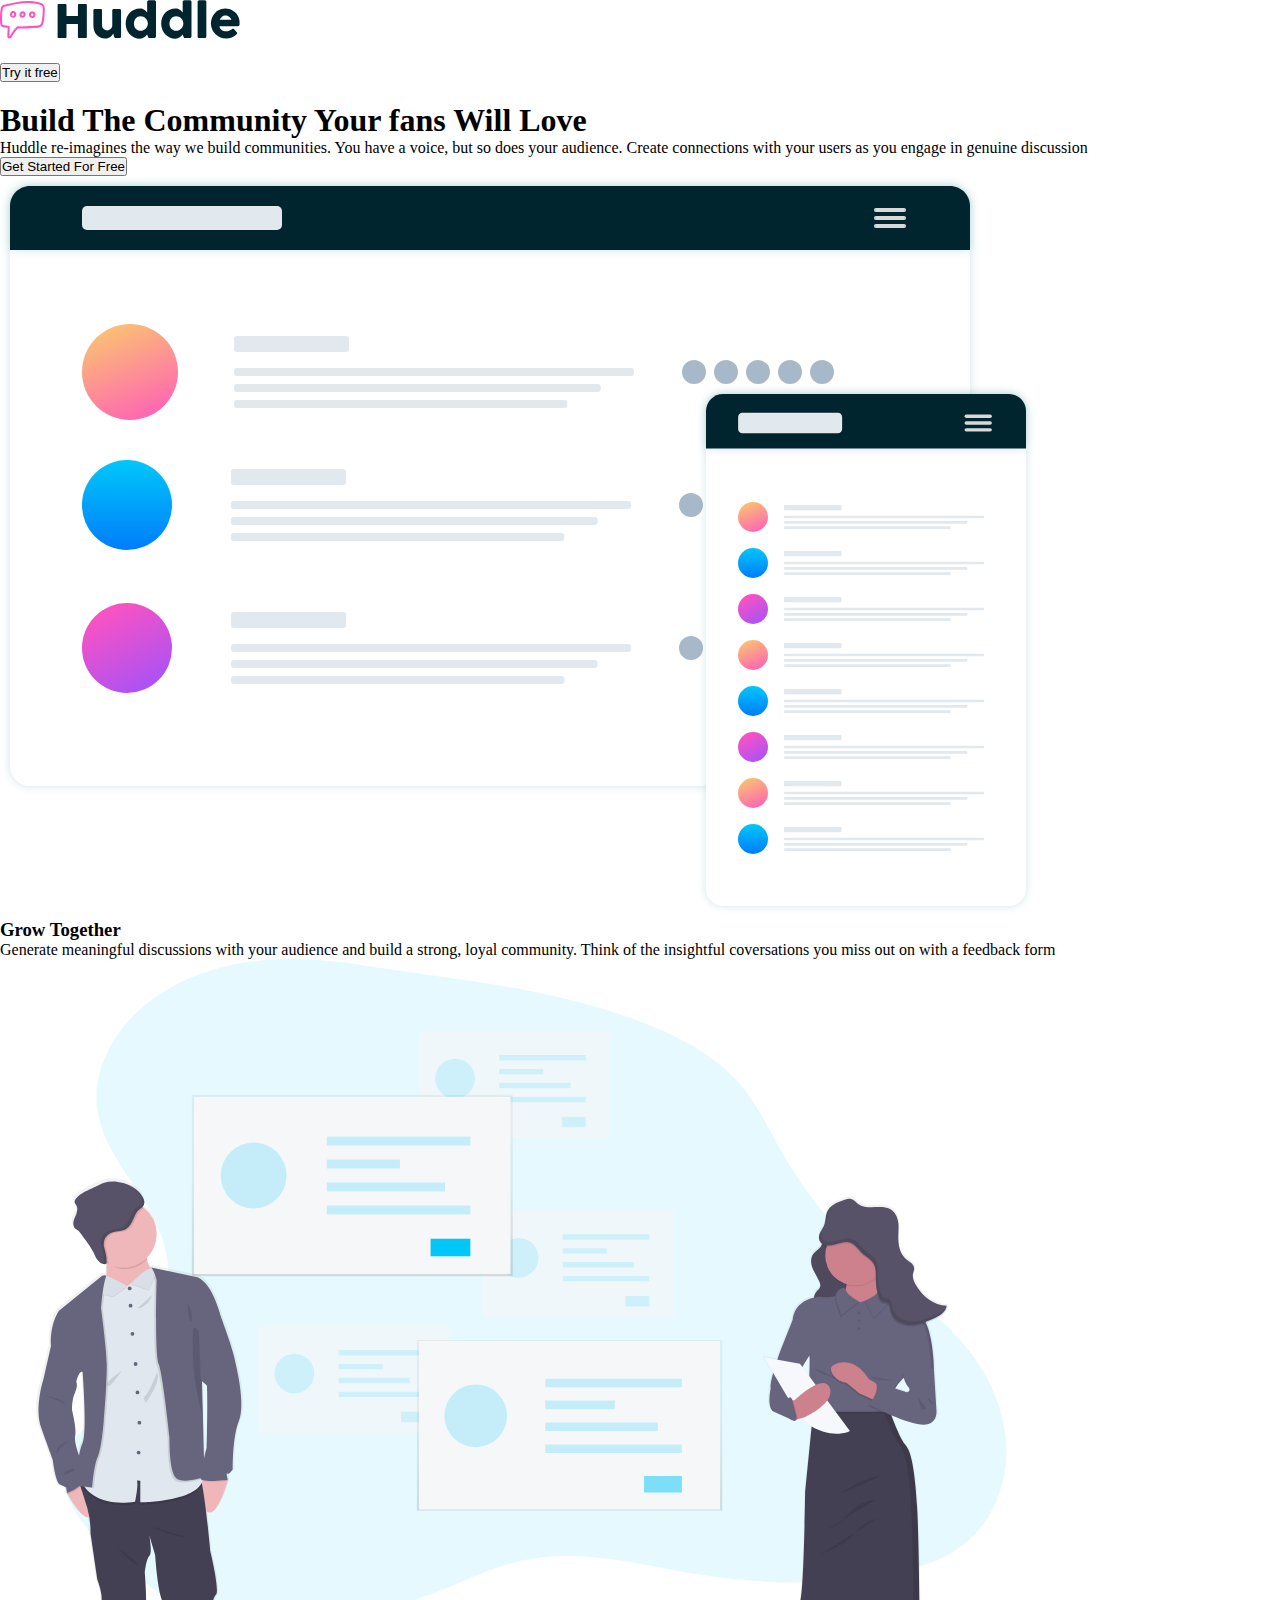
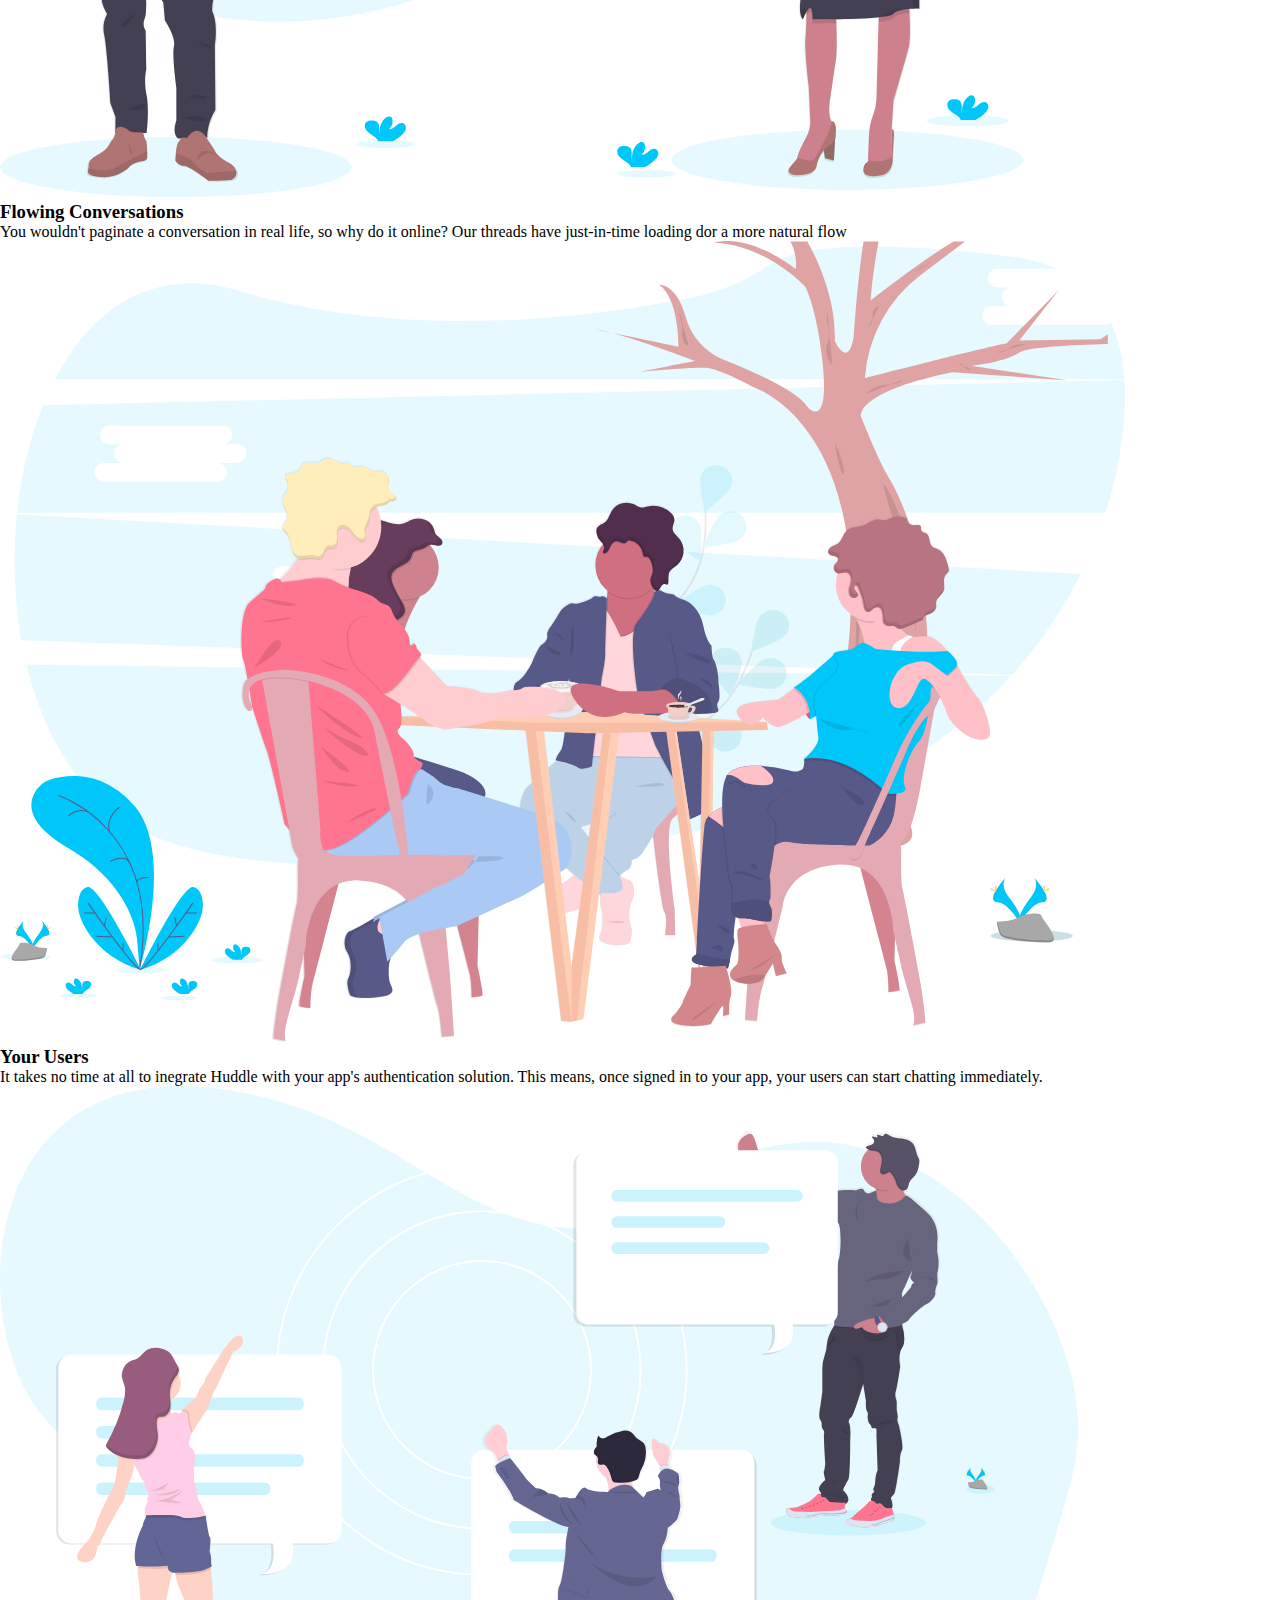
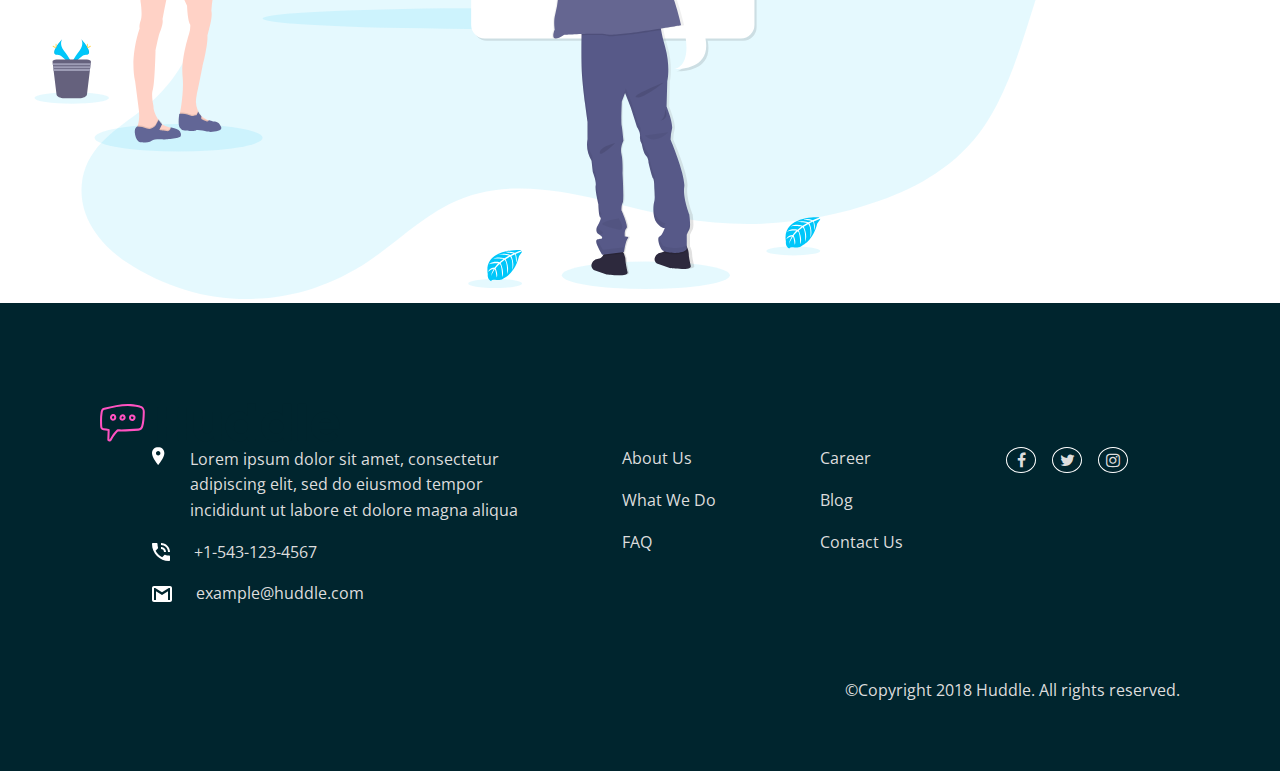
==== index.html @ b9f78f23 "renamed to index" ====
<!DOCTYPE html>
<html lang="en">
  <head>
    <meta charset="UTF-8" />
    <meta http-equiv="X-UA-Compatible" content="IE=edge" />
    <meta name="viewport" content="width=device-width, initial-scale=1.0" />
    <title>Document</title>
    <link rel="stylesheet" href="https://cdnjs.cloudflare.com/ajax/libs/font-awesome/4.7.0/css/font-awesome.min.css">
    <link rel="stylesheet" href="style.css" />
    

  <body>
    <header>
      <section>
        <nav>
          <ul>
            <li><img src="./images/logo.svg" alt="Huddle logo" /></li>
            <li><button>Try it free</button></li>
          </ul>
        </nav>
        <div>
          <div>
            <h1>Build The Community Your fans Will Love</h1>
            <p>
              Huddle re-imagines the way we build communities. You have a voice,
              but so does your audience. Create connections with your users as
              you engage in genuine discussion
            </p>
            <button>Get Started For Free</button>
          </div>
          <div>
            <img
              src="./images/illustration-mockups.svg"
              alt="illustration-mockups"
            />
          </div>
        </div>
      </section>
    </header>
    <main>
      <div>
        <div>
          <h3>Grow Together</h3>
          <p>
            Generate meaningful discussions with your audience and build a
            strong, loyal community. Think of the insightful coversations you
            miss out on with a feedback form
          </p>
        </div>
        <div>
          <img
            src="./images/illustration-grow-together.svg"
            alt="illustration-grow-together"
          />
        </div>
      </div>

      <div>
        <div>
          <h3>Flowing Conversations</h3>
          <p>
            You wouldn't paginate a conversation in real life, so why do it
            online? Our threads have just-in-time loading dor a more natural
            flow
          </p>
        </div>
        <div>
          <img
            src="./images/illustration-flowing-conversation.svg"
            alt="illustration-flowing-conversation"
          />
        </div>
      </div>

      <div>
        <div>
          <h3>Your Users</h3>
          <p>
            It takes no time at all to inegrate Huddle with your app's
            authentication solution. This means, once signed in to your app,
            your users can start chatting immediately.
          </p>
        </div>
        <div>
          <img
            src="./images/illustration-your-users.svg"
            alt="illustration-your-usersflowing"
          />
        </div>
      </div>
    </main>

    <footer>
      <div class="container">
        <img src="/images/logo.svg" alt="" class="footer_logo" fill="white" />
        <div class="row">
          <div class="col">
            <div class="col col1">
              <img src="/images/icon-location.svg" alt="" class="icon1" />
              <p>
                Lorem ipsum dolor sit amet, consectetur <br />
                adipiscing elit, sed do eiusmod tempor <br />
                incididunt ut labore et dolore magna aliqua
              </p>
            </div>

            <div class="col col1">
              <img src="/images/icon-phone.svg" alt="" class="icon" />
              <p>+1-543-123-4567</p>
            </div>

            <div class="col col1">
              <img src="/images/icon-email.svg" alt="" class="icon" />
              <p>example@huddle.com</p>
            </div>
          </div>

          <div class="col">
            <ul>
              <li><a href="#">About Us</a></li>
              <li><a href="#">What We Do</a></li>
              <li><a href="#">FAQ</a></li>
            </ul>
          </div>

          <div class="col">
            <ul>
              <li><a href="#">Career</a></li>
              <li><a href="#">Blog</a></li>
              <li><a href="#">Contact Us</a></li>
            </ul>
          </div>

          <div class="col social-icon">
            <a href="#" class="fa fa-facebook"></a>
            <a href="#" class="fa fa-twitter"></a>
            <a href="#" class="fa fa-instagram"></a>
          </div>
        </div>
      </div>

      <p class="copy">&copy;Copyright 2018 Huddle. All rights reserved.</p>
    </footer>
  </body>
</html>
---- style.css ----
@import url('https://fonts.googleapis.com/css2?family=Open+Sans:wght@400;700&family=Poppins:wght@600&display=swap');

*{
    margin: 0;
    padding: 0;
    box-sizing: border-box;
}
body{
    /* font-family: 'Open Sans', sans-serif;
font-family: 'Poppins', sans-serif */
}
footer{
    background-color: hsl(192, 100%, 9%);
    padding: 100px 100px 70px 100px;
    
    color: rgb(221, 221, 221);
    font-family: 'Open Sans', sans-serif;
}
/* .row{
    width: 85%;
    margin: auto;
    display: flex;
    flex-wrap: wrap;
    align-items: flex-start;
    justify-content: space-between;
} */
/* footer p {
    color: rgb(221, 221, 221);
    font-size: 1.5rem;
  }
  
  .footer__logo {
    fill: white;
    margin-bottom: 2rem;
  } */

/* .info {
    display: flex;
    justify-content: space-between;
  }
  .info .row {
    display: flex;
    flex-direction: column;
    gap: 1.5rem;
  }
  .info .row a {
    color: rgb(221, 221, 221);
    font-weight: 400;
    font-size: 1.5rem;
    transition: all 0.3s;
  }
  .info .row a:hover,
  .info .row a:active {
    text-decoration: underline;
  }
  .info__row {
    display: flex;
    align-items: center;
    margin-bottom: 1.5rem;
  }
  .info__row--1 {
    display: flex;
    align-items: start;
  }
  .info__row .icon {
    width: 1.6rem;
    height: 1.8rem;
    margin-right: 1rem;
  } */

  .row{
    display: flex;
    justify-content: space-around;
    margin: auto;
    align-items: flex-start;
  

}

ul li{
    list-style: none;
    margin-bottom: 20px;
}

ul li a{
    text-decoration: none;
    color: rgb(221, 221, 221);
}
.social-icon{
     display: flex; 
    justify-content: center; 
     align-items: flex-start; 
    gap: 1rem;
}
.social-icon a{
    border: 1px solid white;
    /* border-radius: 50%; */
    color: rgb(221, 221, 221);
    text-decoration: none;
    
    /* font-size: 18px; */
    padding: 4px;
  width: 30px;
  text-align: center;
  text-decoration: none;
  border-radius: 50%;
}

.col1{
    display: flex;
    align-items: flex-start;
    margin-bottom: 1rem;
    padding-top: 0px;
}
.col1 .icon{
    margin-right: 1.5rem;
    align-self: center;
}
.col1 .icon1{
    margin-right: 1.6rem;

    
}

.col p{
    line-height: 1.6em;
}
.copy{
    margin-top: 3.5em;
    text-align: right;
}
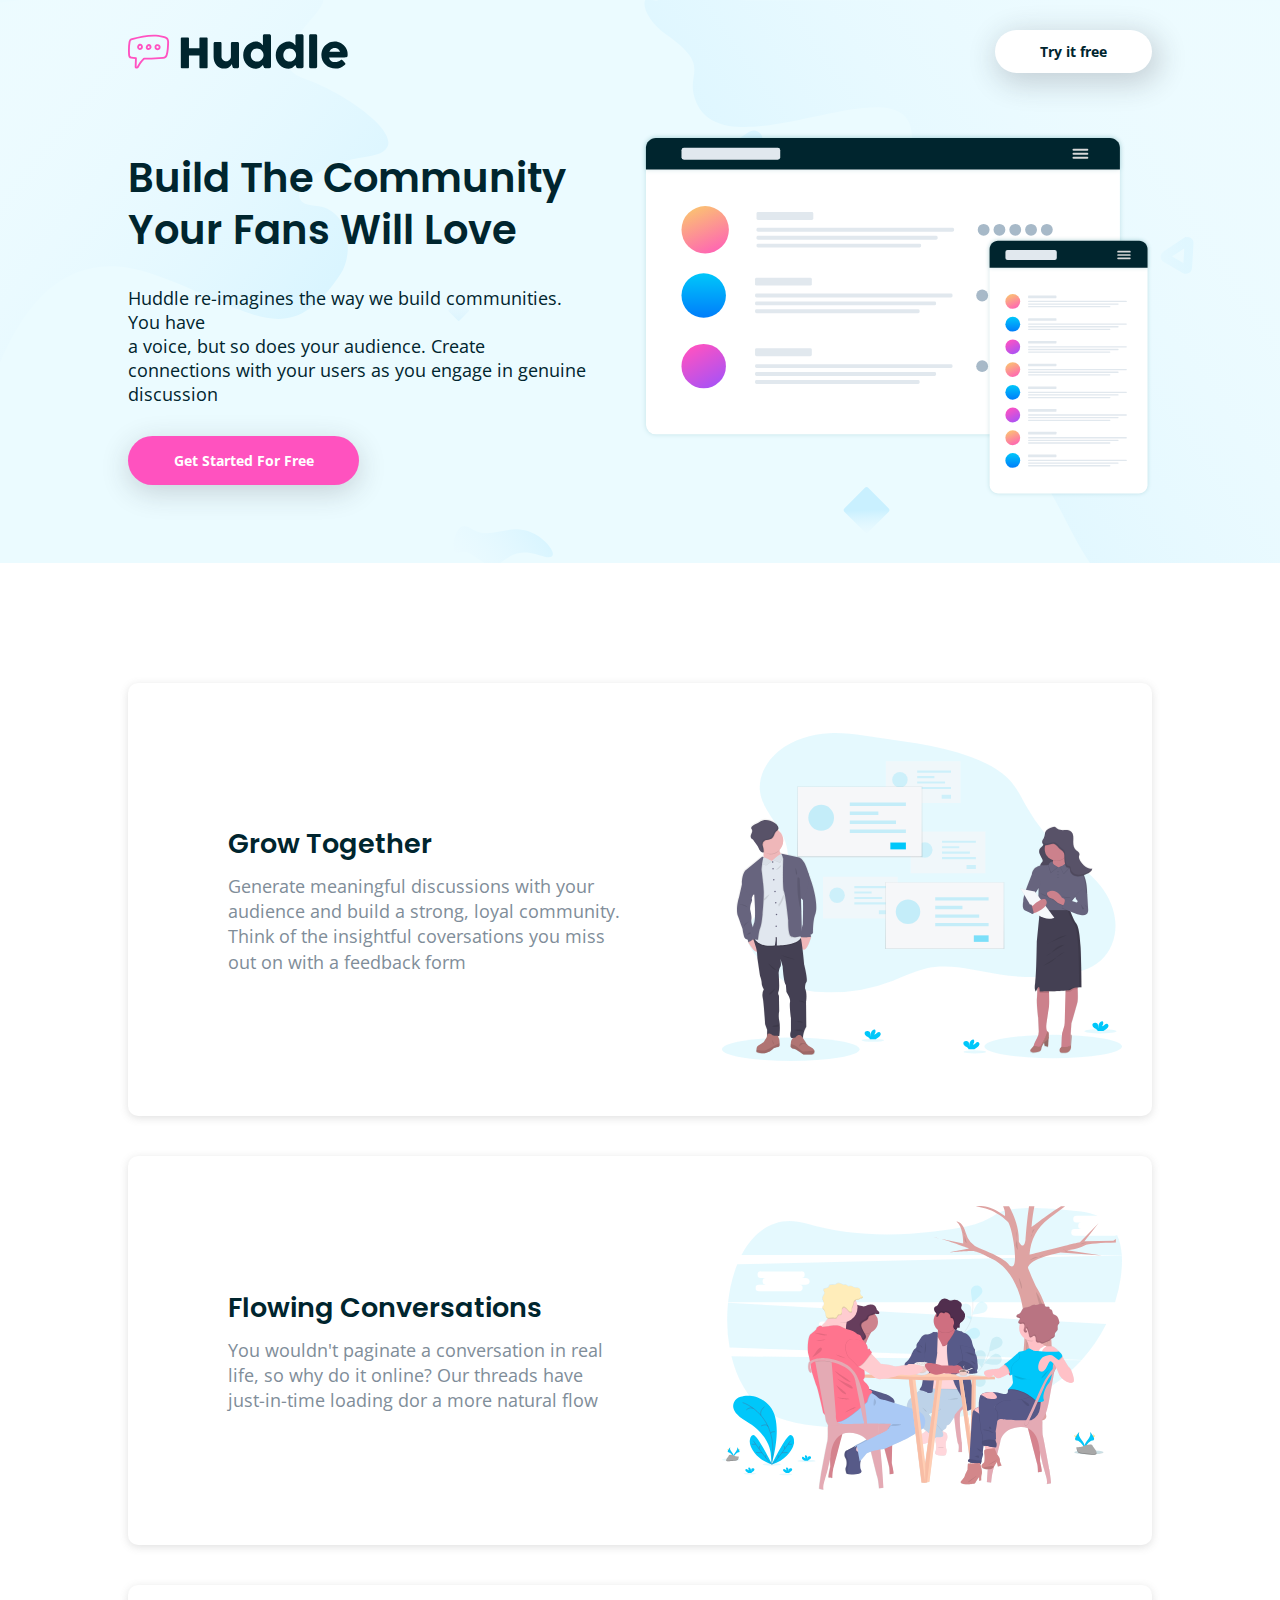
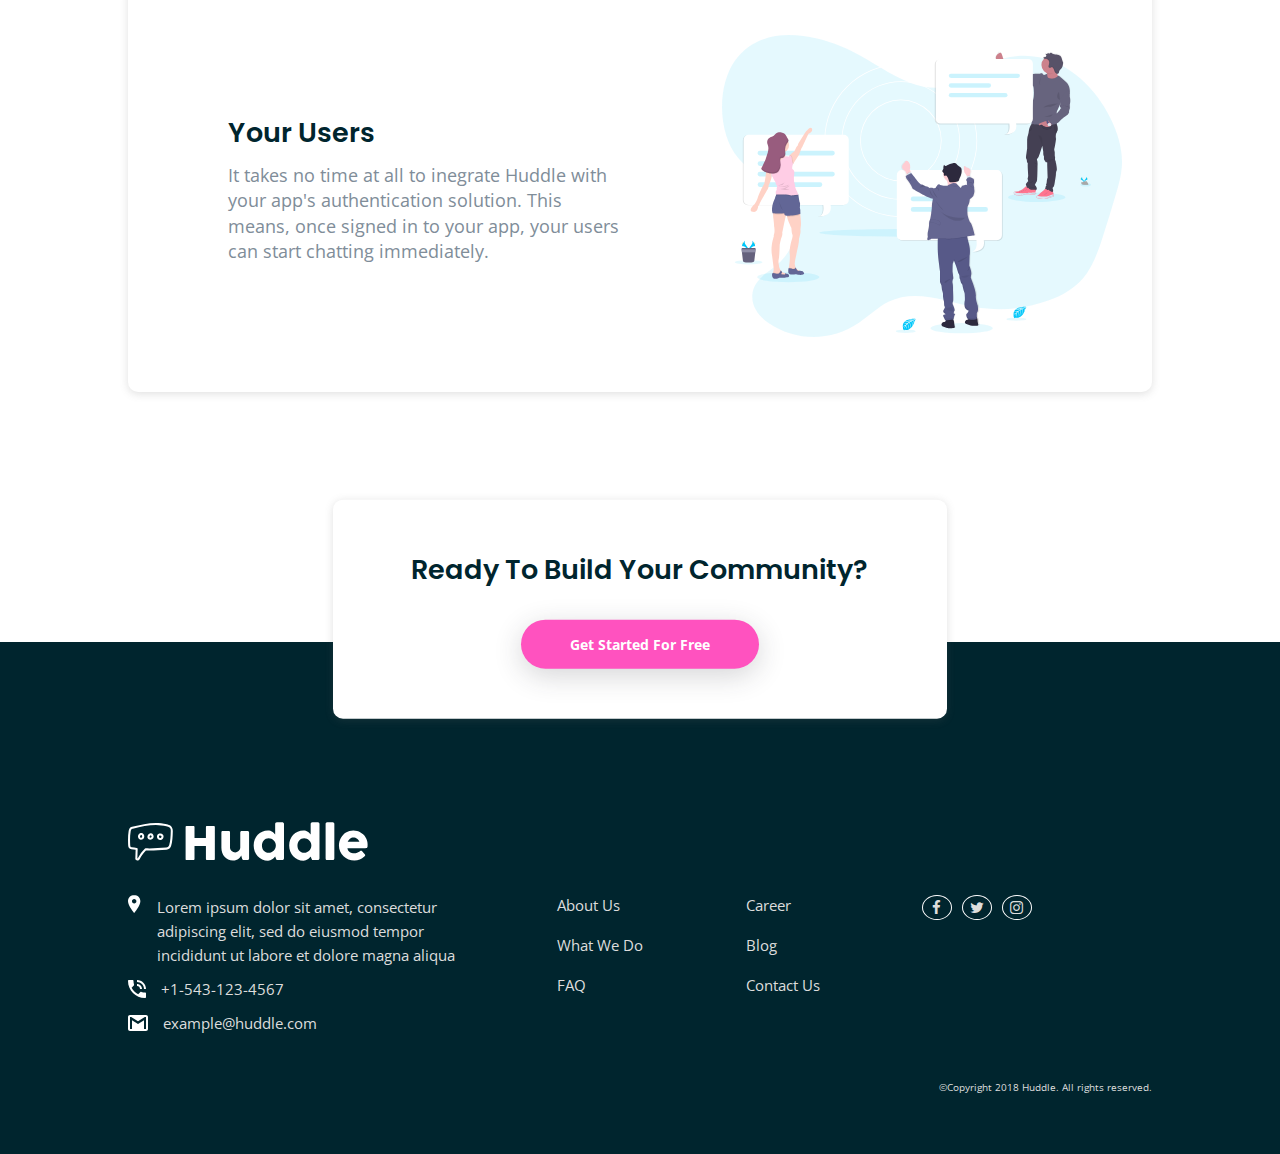
==== commit 5d4eb8ed: "modify the code" ====
--- a/index.html
+++ b/index.html
@@ -1,145 +1,140 @@
 <!DOCTYPE html>
 <html lang="en">
-  <head>
-    <meta charset="UTF-8" />
-    <meta http-equiv="X-UA-Compatible" content="IE=edge" />
-    <meta name="viewport" content="width=device-width, initial-scale=1.0" />
-    <title>Document</title>
-    <link rel="stylesheet" href="https://cdnjs.cloudflare.com/ajax/libs/font-awesome/4.7.0/css/font-awesome.min.css">
-    <link rel="stylesheet" href="style.css" />
-    
 
-  <body>
-    <header>
-      <section>
-        <nav>
-          <ul>
-            <li><img src="./images/logo.svg" alt="Huddle logo" /></li>
-            <li><button>Try it free</button></li>
-          </ul>
-        </nav>
+<head>
+  <meta charset="UTF-8" />
+  <meta http-equiv="X-UA-Compatible" content="IE=edge" />
+  <meta name="viewport" content="width=device-width, initial-scale=1.0" />
+  <title>Document</title>
+  <link rel="stylesheet" href="https://cdnjs.cloudflare.com/ajax/libs/font-awesome/4.7.0/css/font-awesome.min.css">
+  <link rel="stylesheet" href="style.css" />
+
+
+<body>
+  <section class="sec-one">
+
+    <header class="body">
+      <img src="./images/logo.svg" alt="Huddle logo" class="header-logo" />
+      <a href="#" class="Tif">Try it free</a>
+    </header>
+
+    <div class="sub body">
+      <div class="build">
+        <h1 class="build-title">Build The Community <br>
+          Your Fans Will Love</h1>
+        <p class="build-description">
+          Huddle re-imagines the way we build communities. You have <br> a voice,
+          but so does your audience. Create connections with your users as
+          you engage in genuine discussion
+        </p>
+        <a href="#" class="Get">Get Started For Free</a>
+      </div>
+      <div>
+        <img src="./images/illustration-mockups.svg" alt="illustration-mockups" class="build-img" />
+      </div>
+    </div>
+  </section>
+
+  <section class="sec-two body">
+    <div class="card">
+      <div class="card-content">
+        <h2 class="card-title">Grow Together</h2>
+        <p class="card-description">
+          Generate meaningful discussions with your audience and build a
+          strong, loyal community. Think of the insightful coversations you
+          miss out on with a feedback form
+        </p>
+      </div>
+      <div>
+        <img src="./images/illustration-grow-together.svg" alt="illustration-grow-together" class="card-img"/>
+      </div>
+    </div>
+
+    <div class="card">
+      <div class="card-content">
+        <h2 class="card-title">Flowing Conversations</h2>
+        <p class="card-description">
+          You wouldn't paginate a conversation in real life, so why do it
+          online? Our threads have just-in-time loading dor a more natural
+          flow
+        </p>
+      </div>
+      <div>
+        <img src="./images/illustration-flowing-conversation.svg" alt="illustration-flowing-conversation" class="card-img"/>
+      </div>
+    </div>
+
+    <div class="card">
+      <div class="card-content">
+        <h2 class="card-title">Your Users</h2>
+        <p class="card-description">
+          It takes no time at all to inegrate Huddle with your app's
+          authentication solution. This means, once signed in to your app,
+          your users can start chatting immediately.
+        </p>
+      </div>
+      <div>
+        <img src="./images/illustration-your-users.svg" alt="illustration-your-usersflowing" class="card-img"/>
+      </div>
+    </div>
+
+    <div class="mid-card">
+      <h2 class="mid-cardT">Ready To Build Your Community?</h2>
+      <a href="#" class="Get gsf">Get Started For Free</a>
+    </div>
+  </section>
+
+  <footer>
+    <div class="footer body">
+      <img src="/images/logo.svg" alt="" class="footer-logo"/>
+      <div class="row">
         <div>
-          <div>
-            <h1>Build The Community Your fans Will Love</h1>
+          <div class="col col1">
+            <img src="/images/icon-location.svg" alt="" class="icon1" />
             <p>
-              Huddle re-imagines the way we build communities. You have a voice,
-              but so does your audience. Create connections with your users as
-              you engage in genuine discussion
+              Lorem ipsum dolor sit amet, consectetur <br />
+              adipiscing elit, sed do eiusmod tempor <br />
+              incididunt ut labore et dolore magna aliqua
             </p>
-            <button>Get Started For Free</button>
           </div>
-          <div>
-            <img
-              src="./images/illustration-mockups.svg"
-              alt="illustration-mockups"
-            />
+
+          <div class="col col1">
+            <img src="/images/icon-phone.svg" alt="" class="icon" />
+            <p>+1-543-123-4567</p>
+          </div>
+
+          <div class="col col1">
+            <img src="/images/icon-email.svg" alt="" class="icon" />
+            <p>example@huddle.com</p>
           </div>
         </div>
-      </section>
-    </header>
-    <main>
-      <div>
-        <div>
-          <h3>Grow Together</h3>
-          <p>
-            Generate meaningful discussions with your audience and build a
-            strong, loyal community. Think of the insightful coversations you
-            miss out on with a feedback form
-          </p>
+
+        <div class="col">
+          <ul>
+            <li><a href="#">About Us</a></li>
+            <li><a href="#">What We Do</a></li>
+            <li><a href="#">FAQ</a></li>
+          </ul>
         </div>
-        <div>
-          <img
-            src="./images/illustration-grow-together.svg"
-            alt="illustration-grow-together"
-          />
+
+        <div class="col">
+          <ul>
+            <li><a href="#">Career</a></li>
+            <li><a href="#">Blog</a></li>
+            <li><a href="#">Contact Us</a></li>
+          </ul>
+        </div>
+
+        <div class="col social-icon">
+          <a href="#" class="fa fa-facebook"></a>
+          <a href="#" class="fa fa-twitter"></a>
+          <a href="#" class="fa fa-instagram"></a>
         </div>
       </div>
+    </div>
 
-      <div>
-        <div>
-          <h3>Flowing Conversations</h3>
-          <p>
-            You wouldn't paginate a conversation in real life, so why do it
-            online? Our threads have just-in-time loading dor a more natural
-            flow
-          </p>
-        </div>
-        <div>
-          <img
-            src="./images/illustration-flowing-conversation.svg"
-            alt="illustration-flowing-conversation"
-          />
-        </div>
-      </div>
+    <p class="copy body">&copy;Copyright 2018 Huddle. All rights reserved.</p>
+  </footer>
+</body>
 
-      <div>
-        <div>
-          <h3>Your Users</h3>
-          <p>
-            It takes no time at all to inegrate Huddle with your app's
-            authentication solution. This means, once signed in to your app,
-            your users can start chatting immediately.
-          </p>
-        </div>
-        <div>
-          <img
-            src="./images/illustration-your-users.svg"
-            alt="illustration-your-usersflowing"
-          />
-        </div>
-      </div>
-    </main>
-
-    <footer>
-      <div class="container">
-        <img src="/images/logo.svg" alt="" class="footer_logo" fill="white" />
-        <div class="row">
-          <div class="col">
-            <div class="col col1">
-              <img src="/images/icon-location.svg" alt="" class="icon1" />
-              <p>
-                Lorem ipsum dolor sit amet, consectetur <br />
-                adipiscing elit, sed do eiusmod tempor <br />
-                incididunt ut labore et dolore magna aliqua
-              </p>
-            </div>
-
-            <div class="col col1">
-              <img src="/images/icon-phone.svg" alt="" class="icon" />
-              <p>+1-543-123-4567</p>
-            </div>
-
-            <div class="col col1">
-              <img src="/images/icon-email.svg" alt="" class="icon" />
-              <p>example@huddle.com</p>
-            </div>
-          </div>
-
-          <div class="col">
-            <ul>
-              <li><a href="#">About Us</a></li>
-              <li><a href="#">What We Do</a></li>
-              <li><a href="#">FAQ</a></li>
-            </ul>
-          </div>
-
-          <div class="col">
-            <ul>
-              <li><a href="#">Career</a></li>
-              <li><a href="#">Blog</a></li>
-              <li><a href="#">Contact Us</a></li>
-            </ul>
-          </div>
-
-          <div class="col social-icon">
-            <a href="#" class="fa fa-facebook"></a>
-            <a href="#" class="fa fa-twitter"></a>
-            <a href="#" class="fa fa-instagram"></a>
-          </div>
-        </div>
-      </div>
-
-      <p class="copy">&copy;Copyright 2018 Huddle. All rights reserved.</p>
-    </footer>
-  </body>
-</html>
+</html>--- a/style.css
+++ b/style.css
@@ -1,82 +1,204 @@
-@import url('https://fonts.googleapis.com/css2?family=Open+Sans:wght@400;700&family=Poppins:wght@600&display=swap');
-
-*{
+@import url('https://fonts.googleapis.com/css2?family=Open+Sans:wght@400;700&display=swap');
+@import url('https://fonts.googleapis.com/css2?family=Poppins:wght@600&display=swap');
+
+*,*::before,
+*::after {
     margin: 0;
     padding: 0;
     box-sizing: border-box;
 }
+
+html{
+  font-size: 62.5%;
+}
+
 body{
-    /* font-family: 'Open Sans', sans-serif;
-font-family: 'Poppins', sans-serif */
-}
+  font-family: "Open Sans", sans-serif;
+  /* font-size: 62.5%; */
+  font-size: 18px;
+
+}
+h1,h2{
+  font-family: 'Poppins', sans-serif;
+  font-weight: 600;
+  color: hsl(192, 100%, 9%);
+}
+
+.sec-one{
+  background-image: url(./images/bg-hero-desktop.svg);
+  background-color: hsl(193, 100%, 96%);
+  background-repeat: no-repeat;
+  background-size: cover;
+  /* padding: 3.5rem; */
+}
+
+.body{
+  max-width: 80%;
+  margin: 0 auto;
+}
+
+header{
+  display: flex;
+  justify-content: space-between;
+  align-items: center;
+  padding-top: 3rem;
+}
+
+.header-logo{
+  width: 22rem;
+}
+
+.Tif{
+  text-decoration: none;
+  color: hsl(192, 100%, 9%);
+  font-weight: 700;
+  /* font-family: "Open Sans", sans-serif; */
+  background-color: white;
+  border-radius: 3rem;
+  font-size: 1.4rem;
+  padding: 1.2rem 4.5rem;
+  /* border: none; */
+  transition: all 0.6s ease-out ;
+  box-shadow: rgba(46, 46, 56, 0.2) 4px 7px 29px 4px;
+}
+
+.Tif:hover, .Tif:active{
+  cursor: pointer;
+  background-color: hsl(192, 100%, 9%);
+  color: white;
+}
+
+.sub{
+  display: grid;
+  grid-template-columns: 0.95fr 1.05fr;
+  gap: 5rem;
+  margin-top: 4rem;
+  padding-top: 2rem;
+  padding-bottom: 6rem;
+}
+
+.build{
+  display: flex;
+  flex-direction: column;
+  justify-content: center;
+  gap: 3rem;
+}
+
+.build-title{
+  font-size: 4rem;
+  line-height: 1.3;
+  color: hsl(192, 100%, 9%);
+}
+
+.build-description{
+  font-family: 'Open Sans', sans-serif;
+  color: hsl(192, 100%, 9%);
+  font-weight: 400;
+}
+
+.build-img{
+  width: 100%;
+}
+
+.Get{
+  color: white;
+  border-radius: 3rem;
+  text-align: center;
+  width: 50%;
+  font-weight: 700;
+  text-decoration: none;
+  background-color: hsl(322, 100%, 66%);
+  padding: 1.5rem 4.5rem;
+  font-size: 1.4rem;
+  box-shadow: rgba(46, 46, 56, 0.2) 0px 7px 29px 0px;
+  transition: all 0.6s ease-out;
+}
+.Get:hover, .Get:active{
+  cursor: pointer;
+  background-color: hsl(192, 100%, 9%);
+  color: white;
+}
+
+.sec-two{
+  display: grid;
+  gap: 4rem;
+  grid-template-columns: 1fr;
+  padding: 12rem 0 25rem 0;
+  position: relative;
+}
+
+.card{
+  display: flex;
+  justify-content: center;
+  align-items: center;
+  box-shadow: rgba(99, 99, 99, 0.2) 0px 2px 8px 0px;
+  padding: 5rem 3rem 5rem 10rem;
+  border-radius: 1rem;
+}
+
+.card-content{
+  width: 60%;
+}
+
+.card-title{
+  margin-bottom: 1rem;
+}
+
+.card-description{
+  color: hsl(208, 11%, 55%);
+  width: 80%;
+  line-height: 1.4;
+}
+
+.card-img{
+  width: 40rem;
+}
+
+.mid-card{
+  display: flex;
+  flex-wrap: wrap;
+  justify-content: center;
+  align-content: space-between;
+  background-color: white;
+  position: absolute;
+  bottom: 0;
+  right: 0;
+  left: 0;
+  transform: translateY(35%);
+  z-index: 1;
+  margin: auto;
+  text-align: center;
+  max-width: 60%;
+  border-radius: 1rem;
+  padding: 5rem 7rem 5rem 7rem;
+  box-shadow: rgba(99, 99, 99, 0.2) 0px 2px 8px 0px;
+  height: fit-content;
+}
+
+.mid-cardT{
+  margin-bottom: 3rem;
+}
+
 footer{
     background-color: hsl(192, 100%, 9%);
-    padding: 100px 100px 70px 100px;
-    
+    padding: 12em 0px 60px 0px;
     color: rgb(221, 221, 221);
     font-family: 'Open Sans', sans-serif;
-}
-/* .row{
-    width: 85%;
-    margin: auto;
-    display: flex;
-    flex-wrap: wrap;
-    align-items: flex-start;
-    justify-content: space-between;
-} */
-/* footer p {
-    color: rgb(221, 221, 221);
     font-size: 1.5rem;
-  }
-  
-  .footer__logo {
-    fill: white;
-    margin-bottom: 2rem;
-  } */
-
-/* .info {
+}
+
+  .row{
     display: flex;
     justify-content: space-between;
-  }
-  .info .row {
-    display: flex;
-    flex-direction: column;
-    gap: 1.5rem;
-  }
-  .info .row a {
-    color: rgb(221, 221, 221);
-    font-weight: 400;
-    font-size: 1.5rem;
-    transition: all 0.3s;
-  }
-  .info .row a:hover,
-  .info .row a:active {
-    text-decoration: underline;
-  }
-  .info__row {
-    display: flex;
-    align-items: center;
-    margin-bottom: 1.5rem;
-  }
-  .info__row--1 {
-    display: flex;
-    align-items: start;
-  }
-  .info__row .icon {
-    width: 1.6rem;
-    height: 1.8rem;
-    margin-right: 1rem;
-  } */
-
-  .row{
-    display: flex;
-    justify-content: space-around;
     margin: auto;
     align-items: flex-start;
-  
-
-}
-
+    padding-right: 12rem;
+}
+
+.footer-logo{
+  filter: invert(98%) sepia(8%) saturate(100%) hue-rotate(202deg) brightness(500%) contrast(100%);
+  margin-bottom: 3rem;
+}
 ul li{
     list-style: none;
     margin-bottom: 20px;
@@ -128,5 +250,6 @@
 .copy{
     margin-top: 3.5em;
     text-align: right;
-}
-
+    font-size: 1rem;
+}
+
